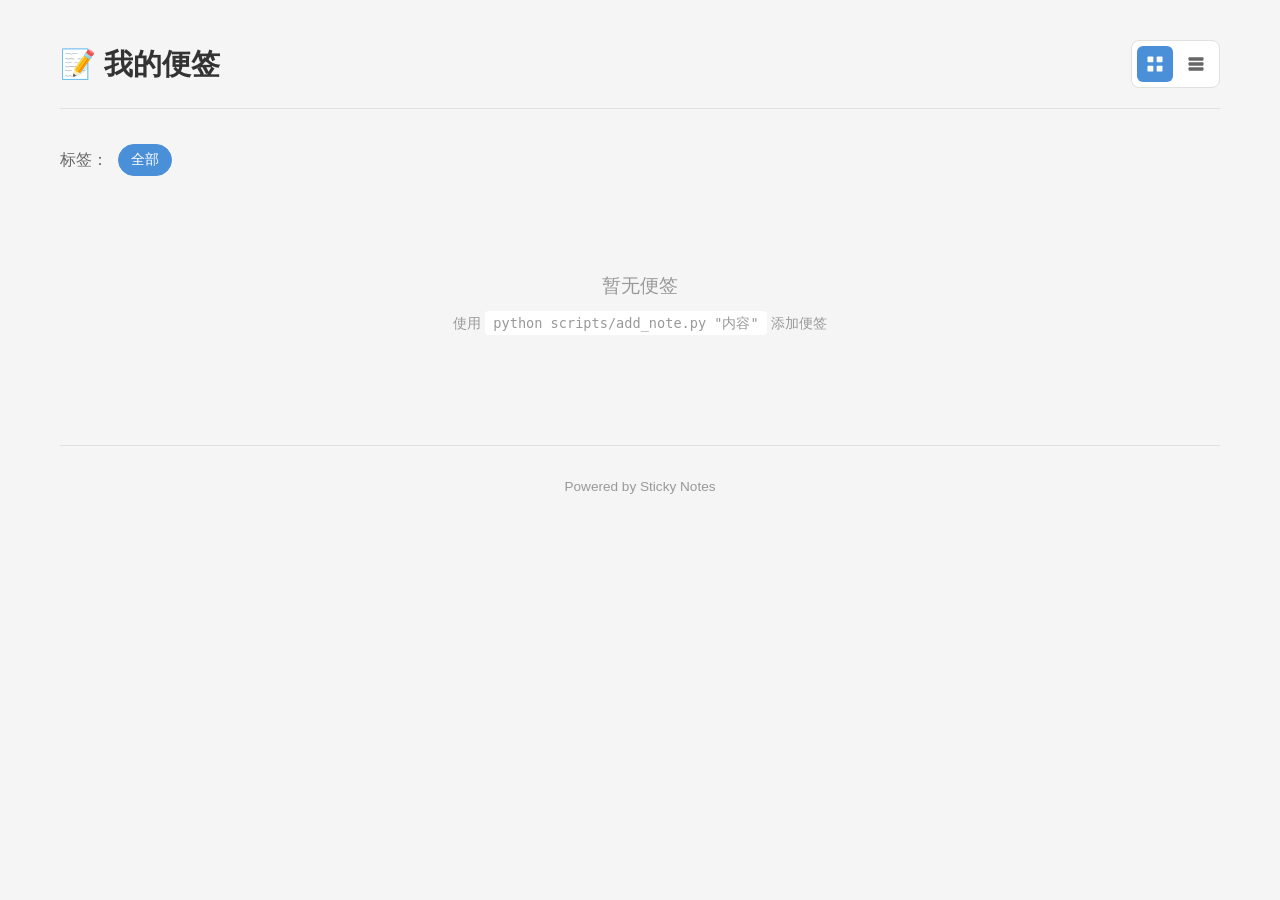
==== src/index.html @ 6a76fa59 "Initial commit: 便签应用 功能: - 网格/列表双视图切换 - 标签过滤系统 - Python 脚本生成便签 - GitHub Actions 自动部署  格式规范: - 简化 YAM" ====
<!DOCTYPE html>
<html lang="zh-CN">
<head>
    <meta charset="UTF-8">
    <meta name="viewport" content="width=device-width, initial-scale=1.0">
    <title>我的便签</title>
    <link rel="stylesheet" href="css/main.css">
    <link rel="icon" href="../assets/favicon.ico" type="image/x-icon">
</head>
<body>
    <div class="container">
        <!-- 头部 -->
        <header class="header">
            <h1>📝 我的便签</h1>
            <div class="header-controls">
                <!-- 视图切换 -->
                <div class="view-toggle">
                    <button id="gridViewBtn" class="view-btn active" title="网格视图">
                        <svg width="20" height="20" viewBox="0 0 24 24" fill="currentColor">
                            <rect x="3" y="3" width="7" height="7" rx="1"/>
                            <rect x="14" y="3" width="7" height="7" rx="1"/>
                            <rect x="3" y="14" width="7" height="7" rx="1"/>
                            <rect x="14" y="14" width="7" height="7" rx="1"/>
                        </svg>
                    </button>
                    <button id="listViewBtn" class="view-btn" title="列表视图">
                        <svg width="20" height="20" viewBox="0 0 24 24" fill="currentColor">
                            <rect x="3" y="4" width="18" height="4" rx="1"/>
                            <rect x="3" y="10" width="18" height="4" rx="1"/>
                            <rect x="3" y="16" width="18" height="4" rx="1"/>
                        </svg>
                    </button>
                </div>
            </div>
        </header>

        <!-- 标签过滤栏 -->
        <div class="tags-bar">
            <span class="tags-label">标签：</span>
            <button class="tag-btn active" data-tag="all">全部</button>
            <div id="tagsContainer" class="tags-list">
                <!-- 标签按钮动态生成 -->
            </div>
        </div>

        <!-- 便签容器 -->
        <main id="notesContainer" class="notes-grid">
            <!-- 便签动态生成 -->
        </main>

        <!-- 空状态 -->
        <div id="emptyState" class="empty-state" style="display: none;">
            <p>暂无便签</p>
            <p class="hint">使用 <code>python scripts/add_note.py "内容"</code> 添加便签</p>
        </div>

        <!-- 页脚 -->
        <footer class="footer">
            <p>Powered by Sticky Notes</p>
        </footer>
    </div>

    <script src="js/renderer.js"></script>
    <script src="js/app.js"></script>
</body>
</html>
---- src/css/main.css ----
/* CSS 变量 - 单色主题 */
:root {
    --bg-primary: #f5f5f5;
    --bg-secondary: #ffffff;
    --text-primary: #333333;
    --text-secondary: #666666;
    --text-muted: #999999;
    --border-color: #e0e0e0;
    --note-bg: #ffffff;
    --note-shadow: 0 2px 8px rgba(0, 0, 0, 0.1);
    --note-shadow-hover: 0 4px 16px rgba(0, 0, 0, 0.15);
    --accent-color: #4a90d9;
    --accent-hover: #357abd;
}

/* 基础重置 */
* {
    margin: 0;
    padding: 0;
    box-sizing: border-box;
}

body {
    font-family: -apple-system, BlinkMacSystemFont, "Segoe UI", Roboto, "Helvetica Neue", Arial, sans-serif;
    background-color: var(--bg-primary);
    color: var(--text-primary);
    line-height: 1.6;
    min-height: 100vh;
}

/* 容器 */
.container {
    max-width: 1200px;
    margin: 0 auto;
    padding: 20px;
}

/* 头部 */
.header {
    display: flex;
    justify-content: space-between;
    align-items: center;
    padding: 20px 0;
    border-bottom: 1px solid var(--border-color);
    margin-bottom: 20px;
}

.header h1 {
    font-size: 1.8rem;
    font-weight: 600;
    color: var(--text-primary);
}

.header-controls {
    display: flex;
    align-items: center;
    gap: 15px;
}

/* 视图切换按钮 */
.view-toggle {
    display: flex;
    gap: 5px;
    background: var(--bg-secondary);
    padding: 5px;
    border-radius: 8px;
    border: 1px solid var(--border-color);
}

.view-btn {
    display: flex;
    align-items: center;
    justify-content: center;
    width: 36px;
    height: 36px;
    border: none;
    background: transparent;
    border-radius: 6px;
    cursor: pointer;
    color: var(--text-secondary);
    transition: all 0.2s ease;
}

.view-btn:hover {
    background: var(--bg-primary);
    color: var(--text-primary);
}

.view-btn.active {
    background: var(--accent-color);
    color: white;
}

/* 标签过滤栏 */
.tags-bar {
    display: flex;
    align-items: center;
    gap: 10px;
    padding: 15px 0;
    margin-bottom: 20px;
    flex-wrap: wrap;
}

.tags-label {
    font-weight: 500;
    color: var(--text-secondary);
}

.tags-list {
    display: flex;
    gap: 8px;
    flex-wrap: wrap;
}

.tag-btn {
    padding: 6px 12px;
    border: 1px solid var(--border-color);
    background: var(--bg-secondary);
    border-radius: 20px;
    font-size: 0.85rem;
    cursor: pointer;
    transition: all 0.2s ease;
}

.tag-btn:hover {
    border-color: var(--accent-color);
    color: var(--accent-color);
}

.tag-btn.active {
    background: var(--accent-color);
    color: white;
    border-color: var(--accent-color);
}

/* 便签容器 - 网格视图 */
.notes-grid {
    display: grid;
    grid-template-columns: repeat(auto-fill, minmax(280px, 1fr));
    gap: 20px;
}

/* 便签容器 - 列表视图 */
.notes-list {
    display: flex;
    flex-direction: column;
    gap: 15px;
}

/* 便签卡片 */
.note-card {
    background: var(--note-bg);
    border-radius: 12px;
    padding: 20px;
    box-shadow: var(--note-shadow);
    transition: all 0.2s ease;
    border: 1px solid var(--border-color);
}

.note-card:hover {
    box-shadow: var(--note-shadow-hover);
    transform: translateY(-2px);
}

/* 列表视图下的便签 */
.notes-list .note-card {
    display: flex;
    flex-direction: column;
    gap: 10px;
}

.note-card.hidden {
    display: none;
}

/* 便签置顶标识 */
.note-pinned {
    display: inline-flex;
    align-items: center;
    gap: 4px;
    font-size: 0.75rem;
    color: var(--accent-color);
    font-weight: 500;
    margin-bottom: 8px;
}

/* 便签标题 */
.note-title {
    font-size: 1.1rem;
    font-weight: 600;
    margin-bottom: 8px;
    color: var(--text-primary);
}

/* 便签内容 */
.note-content {
    color: var(--text-secondary);
    font-size: 0.95rem;
    line-height: 1.7;
    white-space: pre-wrap;
    word-break: break-word;
}

/* 列表视图内容限制 */
.notes-list .note-content {
    display: -webkit-box;
    -webkit-line-clamp: 2;
    -webkit-box-orient: vertical;
    overflow: hidden;
}

/* 便签元信息 */
.note-meta {
    display: flex;
    justify-content: space-between;
    align-items: center;
    margin-top: 15px;
    padding-top: 15px;
    border-top: 1px solid var(--border-color);
    font-size: 0.8rem;
    color: var(--text-muted);
}

.note-date {
    color: var(--text-muted);
}

.note-tags {
    display: flex;
    gap: 6px;
    flex-wrap: wrap;
}

.note-tag {
    padding: 3px 8px;
    background: var(--bg-primary);
    border-radius: 12px;
    font-size: 0.75rem;
    color: var(--text-secondary);
    cursor: pointer;
    transition: all 0.2s ease;
}

.note-tag:hover {
    background: var(--accent-color);
    color: white;
}

/* 空状态 */
.empty-state {
    text-align: center;
    padding: 60px 20px;
    color: var(--text-muted);
}

.empty-state p {
    font-size: 1.2rem;
    margin-bottom: 10px;
}

.empty-state .hint {
    font-size: 0.9rem;
}

.empty-state code {
    background: var(--bg-secondary);
    padding: 4px 8px;
    border-radius: 4px;
    font-family: monospace;
    font-size: 0.85rem;
}

/* 页脚 */
.footer {
    text-align: center;
    padding: 30px 0;
    margin-top: 40px;
    border-top: 1px solid var(--border-color);
    color: var(--text-muted);
    font-size: 0.85rem;
}

/* 响应式设计 */
@media (max-width: 768px) {
    .header {
        flex-direction: column;
        gap: 15px;
        text-align: center;
    }

    .header h1 {
        font-size: 1.5rem;
    }

    .tags-bar {
        justify-content: center;
    }

    .notes-grid {
        grid-template-columns: 1fr;
    }
}

/* Markdown 样式 */
.note-content strong {
    font-weight: 600;
    color: var(--text-primary);
}

.note-content em {
    font-style: italic;
}

.note-content code {
    background: var(--bg-primary);
    padding: 2px 6px;
    border-radius: 4px;
    font-family: monospace;
    font-size: 0.9em;
}

.note-content ul,
.note-content ol {
    margin: 10px 0;
    padding-left: 20px;
}

.note-content a {
    color: var(--accent-color);
    text-decoration: none;
}

.note-content a:hover {
    text-decoration: underline;
}
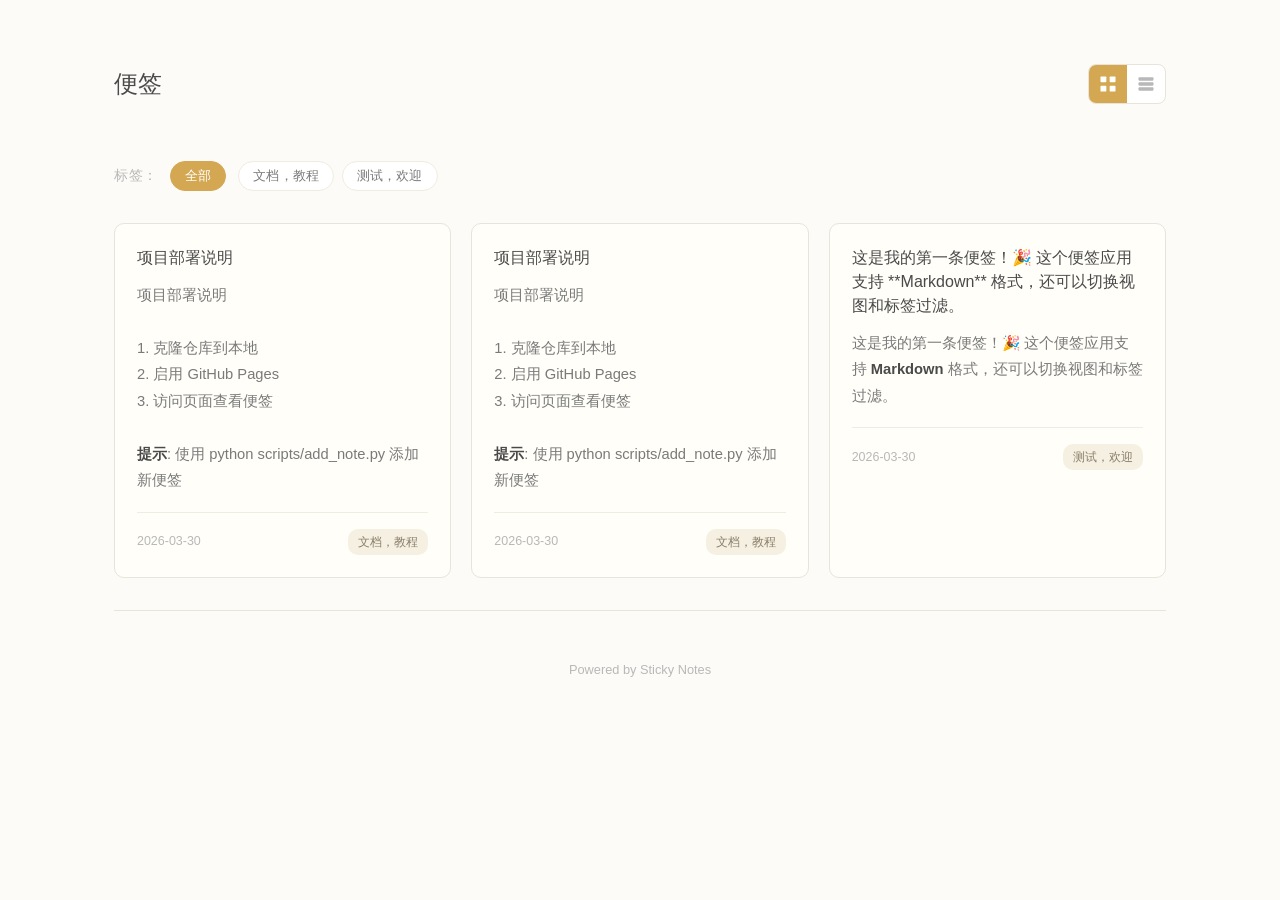
==== commit 0a5a752a: "UI 优化：简约浅黄主题 - 采用浅黄色系主题，更温馨自然 - 优化字体层级和间距 - 移除 emoji 图标，更简约 - 优化卡片悬停效果 - 优化标签样式和交互 - 改进响应式布局" ====
--- a/src/index.html
+++ b/src/index.html
@@ -11,7 +11,7 @@
     <div class="container">
         <!-- 头部 -->
         <header class="header">
-            <h1>📝 我的便签</h1>
+            <h1>便签</h1>
             <div class="header-controls">
                 <!-- 视图切换 -->
                 <div class="view-toggle">
--- a/src/css/main.css
+++ b/src/css/main.css
@@ -1,16 +1,33 @@
-/* CSS 变量 - 单色主题 */
+/* 简约浅黄主题 - 便签应用 */
+
 :root {
-    --bg-primary: #f5f5f5;
-    --bg-secondary: #ffffff;
-    --text-primary: #333333;
-    --text-secondary: #666666;
-    --text-muted: #999999;
-    --border-color: #e0e0e0;
-    --note-bg: #ffffff;
-    --note-shadow: 0 2px 8px rgba(0, 0, 0, 0.1);
-    --note-shadow-hover: 0 4px 16px rgba(0, 0, 0, 0.15);
-    --accent-color: #4a90d9;
-    --accent-hover: #357abd;
+    /* 浅黄色系主题 */
+    --bg-primary: #FDFBF7;        /* 米白背景 */
+    --bg-secondary: #FFFFFF;       /* 纯白卡片 */
+    --bg-accent: #F5F0E1;          /* 浅黄装饰 */
+
+    --text-primary: #4A4A4A;       /* 深灰文字 */
+    --text-secondary: #7A7A7A;     /* 中灰文字 */
+    --text-muted: #B8B8B8;         /* 浅灰文字 */
+
+    --border-color: #E8E4D9;       /* 暖色边框 */
+    --border-light: #F0ECE2;       /* 轻边框 */
+
+    /* 主题色 - 暖黄色 */
+    --accent-color: #D4A853;       /* 金黄主色 */
+    --accent-light: #E8C97B;       /* 浅金 */
+    --accent-dark: #B89040;        /* 深金 */
+
+    /* 便签卡片 */
+    --note-bg: #FFFEF9;            /* 米白便签 */
+    --note-shadow: 0 1px 3px rgba(168, 148, 100, 0.15);
+    --note-shadow-hover: 0 4px 12px rgba(168, 148, 100, 0.2);
+
+    /* 标签颜色 - 柔和色系 */
+    --tag-bg: #F5F0E1;
+    --tag-text: #8B7D6B;
+    --tag-hover: #D4A853;
+    --tag-hover-text: #FFFFFF;
 }
 
 /* 基础重置 */
@@ -20,19 +37,25 @@
     box-sizing: border-box;
 }
 
+html {
+    scroll-behavior: smooth;
+}
+
 body {
-    font-family: -apple-system, BlinkMacSystemFont, "Segoe UI", Roboto, "Helvetica Neue", Arial, sans-serif;
+    font-family: -apple-system, BlinkMacSystemFont, "Segoe UI", "PingFang SC", "Hiragino Sans GB", "Microsoft YaHei", sans-serif;
     background-color: var(--bg-primary);
     color: var(--text-primary);
-    line-height: 1.6;
+    line-height: 1.7;
     min-height: 100vh;
+    -webkit-font-smoothing: antialiased;
+    -moz-osx-font-smoothing: grayscale;
 }
 
 /* 容器 */
 .container {
-    max-width: 1200px;
+    max-width: 1100px;
     margin: 0 auto;
-    padding: 20px;
+    padding: 40px 24px;
 }
 
 /* 头部 */
@@ -40,70 +63,70 @@
     display: flex;
     justify-content: space-between;
     align-items: center;
-    padding: 20px 0;
-    border-bottom: 1px solid var(--border-color);
-    margin-bottom: 20px;
+    padding: 24px 0 32px;
+    margin-bottom: 8px;
 }
 
 .header h1 {
-    font-size: 1.8rem;
-    font-weight: 600;
+    font-size: 1.5rem;
+    font-weight: 500;
     color: var(--text-primary);
+    letter-spacing: 0.02em;
 }
 
 .header-controls {
     display: flex;
     align-items: center;
-    gap: 15px;
-}
-
-/* 视图切换按钮 */
+    gap: 12px;
+}
+
+/* 视图切换 */
 .view-toggle {
     display: flex;
-    gap: 5px;
     background: var(--bg-secondary);
-    padding: 5px;
+    border: 1px solid var(--border-color);
     border-radius: 8px;
-    border: 1px solid var(--border-color);
+    overflow: hidden;
 }
 
 .view-btn {
     display: flex;
     align-items: center;
     justify-content: center;
-    width: 36px;
-    height: 36px;
+    width: 38px;
+    height: 38px;
     border: none;
     background: transparent;
-    border-radius: 6px;
     cursor: pointer;
+    color: var(--text-muted);
+    transition: all 0.2s ease;
+}
+
+.view-btn:hover {
+    background: var(--bg-accent);
     color: var(--text-secondary);
-    transition: all 0.2s ease;
-}
-
-.view-btn:hover {
-    background: var(--bg-primary);
-    color: var(--text-primary);
 }
 
 .view-btn.active {
     background: var(--accent-color);
-    color: white;
-}
-
-/* 标签过滤栏 */
+    color: #FFFFFF;
+}
+
+/* 标签栏 */
 .tags-bar {
     display: flex;
     align-items: center;
-    gap: 10px;
-    padding: 15px 0;
-    margin-bottom: 20px;
+    gap: 12px;
+    padding: 16px 0 24px;
+    margin-bottom: 8px;
     flex-wrap: wrap;
 }
 
 .tags-label {
+    font-size: 0.85rem;
     font-weight: 500;
-    color: var(--text-secondary);
+    color: var(--text-muted);
+    letter-spacing: 0.05em;
 }
 
 .tags-list {
@@ -113,95 +136,117 @@
 }
 
 .tag-btn {
-    padding: 6px 12px;
-    border: 1px solid var(--border-color);
+    padding: 5px 14px;
+    border: 1px solid var(--border-light);
     background: var(--bg-secondary);
-    border-radius: 20px;
-    font-size: 0.85rem;
+    border-radius: 16px;
+    font-size: 0.82rem;
+    font-weight: 400;
+    color: var(--text-secondary);
     cursor: pointer;
     transition: all 0.2s ease;
+    letter-spacing: 0.01em;
 }
 
 .tag-btn:hover {
-    border-color: var(--accent-color);
-    color: var(--accent-color);
+    border-color: var(--accent-light);
+    color: var(--accent-dark);
+    background: var(--bg-accent);
 }
 
 .tag-btn.active {
     background: var(--accent-color);
-    color: white;
+    color: #FFFFFF;
     border-color: var(--accent-color);
 }
 
-/* 便签容器 - 网格视图 */
+/* 便签容器 */
 .notes-grid {
     display: grid;
-    grid-template-columns: repeat(auto-fill, minmax(280px, 1fr));
+    grid-template-columns: repeat(auto-fill, minmax(300px, 1fr));
     gap: 20px;
 }
 
-/* 便签容器 - 列表视图 */
 .notes-list {
     display: flex;
     flex-direction: column;
-    gap: 15px;
+    gap: 16px;
 }
 
 /* 便签卡片 */
 .note-card {
     background: var(--note-bg);
-    border-radius: 12px;
-    padding: 20px;
-    box-shadow: var(--note-shadow);
-    transition: all 0.2s ease;
     border: 1px solid var(--border-color);
+    border-radius: 10px;
+    padding: 22px;
+    transition: all 0.25s cubic-bezier(0.4, 0, 0.2, 1);
+    position: relative;
+}
+
+.note-card::before {
+    content: '';
+    position: absolute;
+    top: 0;
+    left: 20px;
+    right: 20px;
+    height: 2px;
+    background: linear-gradient(90deg, transparent, var(--accent-light), transparent);
+    opacity: 0;
+    transition: opacity 0.25s ease;
 }
 
 .note-card:hover {
     box-shadow: var(--note-shadow-hover);
     transform: translateY(-2px);
-}
-
-/* 列表视图下的便签 */
+    border-color: var(--accent-light);
+}
+
+.note-card:hover::before {
+    opacity: 1;
+}
+
 .notes-list .note-card {
-    display: flex;
     flex-direction: column;
-    gap: 10px;
+    padding: 20px 24px;
 }
 
 .note-card.hidden {
     display: none;
 }
 
-/* 便签置顶标识 */
+/* 置顶标识 */
 .note-pinned {
     display: inline-flex;
     align-items: center;
-    gap: 4px;
-    font-size: 0.75rem;
+    gap: 5px;
+    font-size: 0.72rem;
+    font-weight: 500;
     color: var(--accent-color);
-    font-weight: 500;
-    margin-bottom: 8px;
+    background: rgba(212, 168, 83, 0.1);
+    padding: 3px 10px;
+    border-radius: 12px;
+    margin-bottom: 12px;
+    letter-spacing: 0.05em;
 }
 
 /* 便签标题 */
 .note-title {
-    font-size: 1.1rem;
-    font-weight: 600;
-    margin-bottom: 8px;
+    font-size: 1rem;
+    font-weight: 500;
     color: var(--text-primary);
+    margin-bottom: 12px;
+    line-height: 1.5;
 }
 
 /* 便签内容 */
 .note-content {
     color: var(--text-secondary);
-    font-size: 0.95rem;
-    line-height: 1.7;
+    font-size: 0.92rem;
+    line-height: 1.8;
     white-space: pre-wrap;
     word-break: break-word;
 }
 
-/* 列表视图内容限制 */
 .notes-list .note-content {
     display: -webkit-box;
     -webkit-line-clamp: 2;
@@ -214,15 +259,15 @@
     display: flex;
     justify-content: space-between;
     align-items: center;
-    margin-top: 15px;
-    padding-top: 15px;
-    border-top: 1px solid var(--border-color);
-    font-size: 0.8rem;
-    color: var(--text-muted);
+    margin-top: 18px;
+    padding-top: 16px;
+    border-top: 1px solid var(--border-light);
 }
 
 .note-date {
-    color: var(--text-muted);
+    font-size: 0.78rem;
+    color: var(--text-muted);
+    font-variant-numeric: tabular-nums;
 }
 
 .note-tags {
@@ -232,64 +277,72 @@
 }
 
 .note-tag {
-    padding: 3px 8px;
-    background: var(--bg-primary);
-    border-radius: 12px;
-    font-size: 0.75rem;
-    color: var(--text-secondary);
+    padding: 3px 10px;
+    background: var(--tag-bg);
+    border-radius: 10px;
+    font-size: 0.73rem;
+    color: var(--tag-text);
     cursor: pointer;
     transition: all 0.2s ease;
 }
 
 .note-tag:hover {
-    background: var(--accent-color);
-    color: white;
+    background: var(--tag-hover);
+    color: var(--tag-hover-text);
 }
 
 /* 空状态 */
 .empty-state {
     text-align: center;
-    padding: 60px 20px;
+    padding: 80px 24px;
     color: var(--text-muted);
 }
 
 .empty-state p {
-    font-size: 1.2rem;
-    margin-bottom: 10px;
+    font-size: 1.1rem;
+    font-weight: 400;
+    margin-bottom: 12px;
 }
 
 .empty-state .hint {
-    font-size: 0.9rem;
+    font-size: 0.85rem;
+    opacity: 0.8;
 }
 
 .empty-state code {
     background: var(--bg-secondary);
-    padding: 4px 8px;
-    border-radius: 4px;
-    font-family: monospace;
-    font-size: 0.85rem;
+    padding: 4px 10px;
+    border-radius: 6px;
+    font-family: "SF Mono", "Fira Code", monospace;
+    font-size: 0.8rem;
+    border: 1px solid var(--border-light);
 }
 
 /* 页脚 */
 .footer {
     text-align: center;
-    padding: 30px 0;
-    margin-top: 40px;
+    padding: 48px 0 24px;
+    margin-top: 32px;
     border-top: 1px solid var(--border-color);
     color: var(--text-muted);
-    font-size: 0.85rem;
-}
-
-/* 响应式设计 */
+    font-size: 0.8rem;
+    font-weight: 400;
+}
+
+/* 响应式 */
 @media (max-width: 768px) {
+    .container {
+        padding: 24px 16px;
+    }
+
     .header {
         flex-direction: column;
-        gap: 15px;
+        gap: 16px;
         text-align: center;
     }
 
     .header h1 {
-        font-size: 1.5rem;
+        font-size: 1.35rem;
     }
 
     .tags-bar {
@@ -309,27 +362,35 @@
 
 .note-content em {
     font-style: italic;
+    color: var(--text-secondary);
 }
 
 .note-content code {
-    background: var(--bg-primary);
-    padding: 2px 6px;
-    border-radius: 4px;
-    font-family: monospace;
-    font-size: 0.9em;
+    background: var(--bg-accent);
+    padding: 2px 7px;
+    border-radius: 5px;
+    font-family: "SF Mono", "Fira Code", monospace;
+    font-size: 0.88em;
+    color: var(--accent-dark);
 }
 
 .note-content ul,
 .note-content ol {
     margin: 10px 0;
-    padding-left: 20px;
+    padding-left: 24px;
+}
+
+.note-content li {
+    margin: 4px 0;
 }
 
 .note-content a {
     color: var(--accent-color);
     text-decoration: none;
+    border-bottom: 1px solid transparent;
+    transition: border-color 0.2s ease;
 }
 
 .note-content a:hover {
-    text-decoration: underline;
-}
+    border-bottom-color: var(--accent-color);
+}
